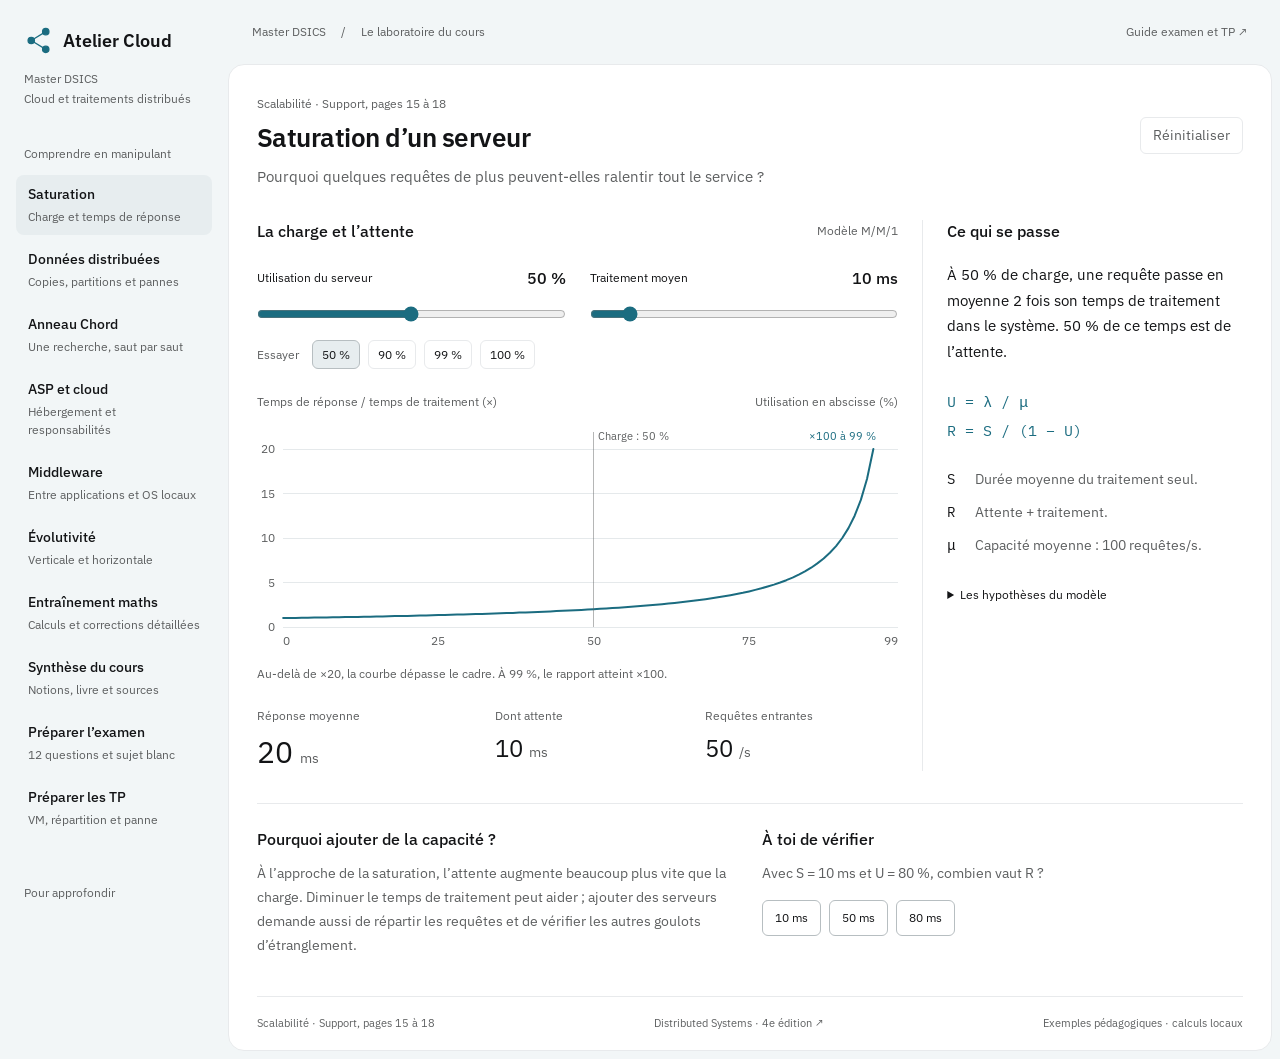
==== Cloud/Cours/Atelier/index.html @ 928d4c57 "Organise les cours et TP par matiere et ajoute le lanceur Cloud local" ====
<!doctype html>
<html lang="fr">
<head>
  <meta charset="utf-8"><meta name="viewport" content="width=device-width,initial-scale=1">
  <meta name="description" content="Comprendre le cours Cloud et systèmes distribués, réviser l’examen et préparer les TP : simulations, synthèse sourcée et exercices corrigés.">
  <title>Atelier Cloud · Master DSICS</title>
  <link rel="icon" href="data:image/svg+xml,%3Csvg xmlns='http://www.w3.org/2000/svg' viewBox='0 0 40 40'%3E%3Ccircle cx='10' cy='20' r='5' fill='%231b6c80'/%3E%3Ccircle cx='30' cy='9' r='5' fill='%231b6c80'/%3E%3Ccircle cx='30' cy='31' r='5' fill='%231b6c80'/%3E%3Cpath d='M14 18L26 11M14 22L26 29' stroke='%231b6c80' stroke-width='2'/%3E%3C/svg%3E">
  <link rel="preconnect" href="https://fonts.googleapis.com"><link rel="preconnect" href="https://fonts.gstatic.com" crossorigin>
  <link href="https://fonts.googleapis.com/css2?family=IBM+Plex+Sans:wght@400;500;600&family=IBM+Plex+Mono:wght@400;500&display=swap" rel="stylesheet">
  <link rel="stylesheet" href="style.css"><script src="model.js" defer></script><script src="charts.js" defer></script><script src="revision-data.js" defer></script><script src="app.js" defer></script><script src="revision.js" defer></script>
</head>
<body>
  <a class="skip" href="#main">Aller au contenu</a>
  <aside class="sidebar" aria-label="Navigation du cours">
    <a class="brand" href="#saturation"><svg viewBox="0 0 36 36" aria-hidden="true"><path d="M9 18L27 7M9 18L27 29"/><circle cx="9" cy="18" r="4"/><circle cx="27" cy="7" r="4"/><circle cx="27" cy="29" r="4"/></svg><span>Atelier Cloud</span></a>
    <p class="scope">Master DSICS<br>Cloud et traitements distribués</p>
    <p class="nav-label">Comprendre en manipulant</p>
    <nav id="desktop-nav">
      <a href="#saturation" data-route="saturation"><span>Saturation</span><small>Charge et temps de réponse</small></a>
      <a href="#donnees" data-route="donnees"><span>Données distribuées</span><small>Copies, partitions et pannes</small></a>
      <a href="#chord" data-route="chord"><span>Anneau Chord</span><small>Une recherche, saut par saut</small></a>
      <a href="#cloud" data-route="cloud"><span>ASP et cloud</span><small>Hébergement et responsabilités</small></a>
      <a href="#middleware" data-route="middleware"><span>Middleware</span><small>Entre applications et OS locaux</small></a>
      <a href="#evolutivite" data-route="evolutivite"><span>Évolutivité</span><small>Verticale et horizontale</small></a>
      <a href="#maths" data-route="maths"><span>Entraînement maths</span><small>Calculs et corrections détaillées</small></a>
      <a href="#synthese" data-route="synthese"><span>Synthèse du cours</span><small>Notions, livre et sources</small></a>
      <a href="#examens" data-route="examens"><span>Préparer l’examen</span><small>12 questions et sujet blanc</small></a>
      <a href="#tp" data-route="tp"><span>Préparer les TP</span><small>VM, répartition et panne</small></a>
    </nav>
    <div class="sidebar-bottom"><p class="nav-label">Pour approfondir</p><a href="guide-revision.pdf" target="_blank" rel="noopener">Guide examen et TP ↗</a><a href="fiche-01.pdf" target="_blank" rel="noopener">Lire la fiche illustrée ↗</a><a href="https://www.distributed-systems.net/index.php/books/ds4/" target="_blank" rel="noopener">Le livre de référence ↗</a><p>O. Grunder · Cours 01<br>van Steen &amp; Tanenbaum · 4e éd.</p></div>
  </aside>
  <header class="topbar"><div class="mobile-brand">Atelier Cloud</div><span class="desktop-context">Master DSICS <span class="sep">/</span> Le laboratoire du cours</span><a href="guide-revision.pdf" target="_blank" rel="noopener">Guide examen et TP ↗</a></header>
  <div class="mobile-navigation"><label for="lesson">Explorer une notion</label><select id="lesson"><option value="saturation">Saturation</option><option value="donnees">Données distribuées</option><option value="chord">Anneau Chord</option><option value="cloud">ASP et cloud</option><option value="middleware">Middleware</option><option value="evolutivite">Évolutivité</option><option value="maths">Entraînement maths</option><option value="synthese">Synthèse du cours</option><option value="examens">Préparer l’examen</option><option value="tp">Préparer les TP</option></select></div>
  <main id="main" class="sheet" tabindex="-1">
    <div class="page-heading"><div><p id="page-source" class="source-ref"></p><h1 id="page-title"></h1><p id="page-intro" class="intro"></p></div><button id="reset" class="button secondary">Réinitialiser</button></div>

    <section id="saturation" class="view" aria-labelledby="page-title">
      <div class="experiment-grid">
        <div class="experiment">
          <div class="section-heading"><h2>La charge et l’attente</h2><span class="subtle">Modèle M/M/1</span></div>
          <div class="controls"><label class="range-field" for="utilisation">Utilisation du serveur <output id="utilisation-value">50 %</output><input type="range" id="utilisation" min="0" max="100" value="50"></label><label class="range-field" for="service">Traitement moyen <output id="service-value">10 ms</output><input type="range" id="service" min="5" max="50" value="10" step="5"></label></div>
          <div class="presets" aria-label="Scénarios de charge"><span>Essayer</span><button data-charge="50">50 %</button><button data-charge="90">90 %</button><button data-charge="99">99 %</button><button data-charge="100">100 %</button></div>
          <div class="chart-heading"><span>Temps de réponse / temps de traitement (×)</span><span>Utilisation en abscisse (%)</span></div>
          <div id="queue-chart" class="chart" aria-label="Courbe du temps de réponse selon l’utilisation"></div>
          <p class="chart-note">Au-delà de ×20, la courbe dépasse le cadre. À 99 %, le rapport atteint ×100.</p>
          <div class="metrics" aria-live="polite"><div><span>Réponse moyenne</span><strong id="response">20 <small>ms</small></strong></div><div><span>Dont attente</span><strong id="wait">10 <small>ms</small></strong></div><div><span>Requêtes entrantes</span><strong id="arrival">50 <small>/s</small></strong></div></div>
        </div>
        <aside class="explanation"><h2>Ce qui se passe</h2><p id="queue-explanation" class="finding" aria-live="polite"></p><div class="equation">U = λ / μ<br>R = S / (1 − U)</div><dl><div><dt>S</dt><dd>Durée moyenne du traitement seul.</dd></div><div><dt>R</dt><dd>Attente + traitement.</dd></div><div><dt>μ</dt><dd>Capacité moyenne : <span id="capacity">100</span> requêtes/s.</dd></div></dl><details><summary>Les hypothèses du modèle</summary><p>Un seul serveur, arrivées de Poisson, durées de service exponentielles, file illimitée. Les formules stationnaires exigent λ &lt; μ. Ce calcul théorique ne mesure pas un serveur réel.</p></details></aside>
      </div>
      <div class="lesson-bottom"><section><h2>Pourquoi ajouter de la capacité ?</h2><p>À l’approche de la saturation, l’attente augmente beaucoup plus vite que la charge. Diminuer le temps de traitement peut aider ; ajouter des serveurs demande aussi de répartir les requêtes et de vérifier les autres goulots d’étranglement.</p></section><section class="quiz" data-quiz="queue"><h2>À toi de vérifier</h2><p>Avec S = 10 ms et U = 80 %, combien vaut R ?</p><div class="answers"><button data-answer="false">10 ms</button><button data-answer="true">50 ms</button><button data-answer="false">80 ms</button></div><p class="feedback" aria-live="polite"></p></section></div>
    </section>

    <section id="donnees" class="view" hidden aria-labelledby="page-title">
      <div class="experiment-grid"><div class="experiment"><div class="section-heading"><h2>Les mêmes données, deux stratégies</h2></div><div class="segmented" aria-label="Organisation des données"><button data-mode="replication" aria-pressed="true">Réplication</button><button data-mode="partition" aria-pressed="false">Partitionnement</button></div><div id="data-flow" class="data-flow" aria-live="polite"></div><div class="data-actions"><button id="fail-a" class="button">Arrêter le nœud A</button><button id="write-data" class="button primary">Modifier le document B</button><button id="sync-data" class="button">Propager la mise à jour</button></div><div class="reading"><span>Lecture d’un document</span><div class="answers" id="read-buttons"><button data-read="B">Lire B</button><button data-read="E">Lire E</button></div><p id="read-result" aria-live="polite">Choisis un document pour voir quel nœud peut le servir.</p></div></div><aside class="explanation"><h2>Ce qui se passe</h2><p id="data-explanation" class="finding" aria-live="polite"></p><p><b>Réplication :</b> plusieurs copies des mêmes données.</p><p><b>Partitionnement :</b> des sous-ensembles différents sur plusieurs nœuds.</p><p class="subtle">Exemple simplifié : réplication asynchrone, un nœud d’écriture, une seule copie secondaire. La propagation est déclenchée à la main pour rendre le décalage visible.</p></aside></div>
      <div class="lesson-bottom"><section><h2>La disponibilité a un coût</h2><p>Les copies permettent de lire ailleurs après une panne, mais elles peuvent être anciennes. Le partitionnement répartit le volume ; sans copie supplémentaire, la panne d’une partition rend ses données indisponibles.</p></section><section class="quiz" data-quiz="data"><h2>À toi de vérifier</h2><p>Deux nœuds contiennent chacun l’intégralité d’une base. C’est…</p><div class="answers"><button data-answer="true">Une réplication</button><button data-answer="false">Un partitionnement</button></div><p class="feedback" aria-live="polite"></p></section></div>
    </section>

    <section id="chord" class="view" hidden aria-labelledby="page-title">
      <div class="experiment-grid"><div class="experiment"><div class="section-heading"><h2>Trouver le responsable d’une clé</h2><span class="subtle">Identifiants sur 5 bits</span></div><div class="chord-controls"><label for="start-node">Départ<select id="start-node"></select></label><label for="key">Clé recherchée<input id="key" type="number" min="0" max="31" value="3"></label><button id="next-hop" class="button primary">Saut suivant →</button></div><p id="key-error" class="error" role="alert" hidden>Entre une clé entière de 0 à 31.</p><svg id="chord-graph" role="img" aria-label="Anneau Chord et chemin de recherche"></svg><ol id="hop-path" class="hop-path" aria-label="Chemin parcouru"></ol><p id="hop-result" class="finding" aria-live="polite"></p></div><aside class="explanation"><h2>La règle du successeur</h2><p>La clé appartient au <b>premier nœud rencontré dans le sens horaire</b> dont l’identifiant atteint ou dépasse la clé. Après 31, on revient à 0.</p><p id="chord-owner" class="equation"></p><p>Les raccourcis de Chord évitent de visiter tous les voisins. On avance sans dépasser la cible ; le dernier saut rejoint son responsable.</p><details><summary>Les raccourcis du nœud courant</summary><p id="fingers"></p></details><p class="subtle">L’exemple du cours comporte 9 nœuds actifs et 32 positions possibles. L’anneau représente des liens logiques, pas un câblage physique.</p></aside></div>
      <div class="lesson-bottom"><section><h2>Rejouer l’exemple du cours</h2><p>Départ 9, clé 3 : le chemin est 9 → 28 → 1 → 4. Le nœud 4 est responsable de la clé 3. Essaie ensuite la clé 30 : son responsable est le nœud 1.</p></section><section class="quiz" data-quiz="chord"><h2>À toi de vérifier</h2><p>Dans cet anneau, qui est responsable de la clé 12 ?</p><div class="answers"><button data-answer="false">11</button><button data-answer="true">14</button><button data-answer="false">12</button></div><p class="feedback" aria-live="polite"></p></section></div>
    </section>

    <section id="cloud" class="view" hidden aria-labelledby="page-title">
      <div class="experiment-grid"><div class="experiment"><div class="section-heading"><h2>Louer une application à un ASP</h2></div><div class="segmented" aria-label="Accès à l’application ASP"><button data-client="web" aria-pressed="true">Navigateur web</button><button data-client="native" aria-pressed="false">Client natif</button></div><div id="asp-diagram" class="asp-diagram"></div><p id="asp-description" class="finding" aria-live="polite"></p><div class="section-heading stack-title"><h2>Qui gère chaque couche ?</h2><label class="offer-label" for="offer">Offre<select id="offer"><option value="local">Sur site</option><option value="iaas">IaaS</option><option value="paas">PaaS</option><option value="saas" selected>SaaS</option></select></label></div><div class="legend"><span><i class="owned"></i>Ton organisation</span><span><i class="provided"></i>Le fournisseur</span></div><div id="cloud-stack" class="cloud-stack"></div><p id="offer-description" class="subtle" aria-live="polite"></p></div><aside class="explanation"><h2>Ce qu’il faut distinguer</h2><p><b>ASP</b> signifie <i>Application Service Provider</i> : un prestataire héberge une application et en loue l’usage à ses clients.</p><p><b>SaaS</b> désigne un modèle de fourniture d’un logiciel comme service. Les ASP historiques en sont des précurseurs ; les deux termes ne décrivent pas exactement la même chose.</p><p>Le fournisseur prend en charge une partie de l’exploitation, tandis que le client dépend de l’accès réseau et des conditions d’hébergement de ses données.</p><p class="subtle">La répartition des couches est une grille pédagogique. Les responsabilités précises dépendent du contrat ; le client garde notamment la gestion de ses accès et de ses données.</p></aside></div>
      <div class="lesson-bottom"><section><h2>Le dilemme des ASP historiques</h2><p>Le navigateur évitait d’installer un logiciel métier sur chaque poste, mais les interfaces web étaient limitées. Le client natif offrait plus de confort, au prix d’installations et de mises à jour locales.</p></section><section class="quiz" data-quiz="cloud"><h2>À toi de vérifier</h2><p>Avec une offre SaaS, que loues-tu principalement ?</p><div class="answers"><button data-answer="false">Une machine virtuelle</button><button data-answer="true">Une application prête à utiliser</button></div><p class="feedback" aria-live="polite"></p></section></div>
    </section>
    <section id="middleware" class="view" hidden aria-labelledby="page-title">
      <div class="section-heading"><h2>Une couche commune, des instances locales</h2><a href="middleware.svg" target="_blank" rel="noopener">Ouvrir le schéma en grand ↗</a></div>
      <figure class="middleware-figure"><div class="middleware-scroll" role="region" aria-label="Schéma des couches, défilable horizontalement sur petit écran" tabindex="0"><img src="middleware.svg" width="1400" height="970" alt="Trois machines : sur chacune, une application utilise une instance de middleware, qui utilise l’OS local et le matériel. Les instances coopèrent logiquement ; les échanges réels passent par les OS et le réseau."></div><figcaption>Les flèches bleues en pointillés représentent une coopération logique. Le réseau physique est représenté en bas. Sur petit écran, fais défiler le schéma ou ouvre-le en grand.</figcaption></figure>
      <div class="lesson-bottom"><section><h2>Lire le schéma</h2><p>L’application appelle une fonction du middleware. Celui-ci prépare par exemple un message, trouve le service distant et utilise les sockets de l’OS local. Le réseau transporte le message ; l’instance distante le traite et transmet la demande au service concerné. La réponse parcourt le chemin inverse.</p><p>Le middleware peut fournir RPC, messagerie, nommage ou authentification. Les fonctionnalités exactes dépendent du produit. Le schéma montre la voie d’un échange distribué : une application peut aussi utiliser directement d’autres services de son OS.</p></section><section class="quiz" data-quiz="middleware"><h2>À toi de vérifier</h2><p>Le middleware remplace-t-il le système d’exploitation de chaque machine ?</p><div class="answers"><button data-answer="false">Oui, c’est un OS unique</button><button data-answer="true">Non, il utilise les OS locaux</button></div><p class="feedback" aria-live="polite"></p><p>Dans le cours, l’expression « OS des systèmes distribués » est une analogie : le middleware fournit des abstractions communes et cache certains détails de distribution. Chaque machine conserve son propre OS.</p></section></div>
    </section>
    <section id="evolutivite" class="view" hidden aria-labelledby="page-title">
      <div class="scale-controls"><label class="range-field" for="scale-load">Demandes entrantes λ <output id="scale-load-value">80 req/s</output><input id="scale-load" type="range" min="0" max="600" step="10" value="80"></label><p>Référence : une machine traite en moyenne <b>μ = 100 req/s</b>, soit S = 10 ms.</p></div>
      <div class="scale-grid">
        <section class="scale-panel"><h2>Verticale</h2><p>Une machine plus puissante <span class="subtle">· scale up</span></p><label class="scale-select" for="vertical-factor">Capacité multipliée par<select id="vertical-factor"><option value="1">1 · référence</option><option value="2" selected>2</option><option value="4">4</option></select></label><div id="vertical-diagram" class="scale-diagram" aria-label="Une machine dont la capacité augmente"></div><dl class="scale-results" id="vertical-results" aria-live="polite"></dl><p>On ajoute ou remplace des ressources sur une machine : CPU, mémoire ou stockage. La limite reste la capacité de cette machine ; elle demeure un point de panne.</p></section>
        <section class="scale-panel"><h2>Horizontale</h2><p>Plusieurs machines <span class="subtle">· scale out</span></p><label class="range-field scale-select" for="horizontal-nodes">Nombre de machines n <output id="horizontal-nodes-value">2</output><input id="horizontal-nodes" type="range" min="1" max="8" value="2"></label><div id="horizontal-diagram" class="scale-diagram" aria-label="Répartiteur et machines en parallèle"></div><dl class="scale-results" id="horizontal-results" aria-live="polite"></dl><p>On ajoute des machines et on répartit le travail. Il faut gérer l’équilibrage, les données et la coordination. La tolérance aux pannes exige aussi des mécanismes adaptés.</p></section>
      </div>
      <p id="scale-comparison" class="finding scale-comparison" aria-live="polite"></p>
      <details class="scale-assumptions"><summary>Lire les hypothèses avant de comparer</summary><p>Modèle d’entraînement idéal : la capacité verticale est supposée proportionnelle au facteur choisi. En horizontal, les arrivées sont réparties uniformément et indépendamment dans n files M/M/1 séparées ; chaque machine conserve sa capacité μ. On néglige les coûts du répartiteur, du réseau et de la coordination. Ce n’est pas une file unique M/M/n. En pratique, doubler les ressources ne garantit pas de doubler les performances.</p><p>Verticale : U = λ/(kμ), R = 1/(kμ − λ). Horizontale : λ par nœud = λ/n, U par nœud = λ/(nμ), R = 1/(μ − λ/n). Ici ces R sont en secondes ; l’affichage les convertit en millisecondes. Chaque formule exige un régime stable.</p></details>
      <div class="lesson-bottom"><section><h2>Un vocabulaire à ne pas mélanger</h2><p>La <b>mise à l’échelle verticale</b> augmente les ressources d’une machine. La <b>distribution verticale</b> évoquée page 34 du support répartit les couches d’une application entre plusieurs machines : c’est une autre notion.</p><p>Rappel : le cours distingue aussi l’évolutivité en taille, géographique et administrative. Verticale et horizontale sont des stratégies de mise à l’échelle, pas ces trois dimensions.</p></section><section class="quiz" data-quiz="scale"><h2>À toi de vérifier</h2><p>Passer d’un serveur de 16 Go de RAM à un serveur de 64 Go, c’est…</p><div class="answers"><button data-answer="true">Une évolution verticale</button><button data-answer="false">Une évolution horizontale</button></div><p class="feedback" aria-live="polite"></p></section></div>
    </section>
    <section id="maths" class="view" hidden aria-labelledby="page-title">
      <div class="math-intro"><p>Exercices d’entraînement proposés à partir des notions du support. Ils ne constituent pas une liste de questions annoncées pour l’examen.</p><label for="math-exercise">Choisir un calcul<select id="math-exercise"></select></label></div>
      <div class="experiment-grid"><section class="experiment"><div class="section-heading"><h2 id="math-title"></h2><span id="math-reference" class="subtle"></span></div><p id="math-question" class="math-question"></p><p id="math-givens" class="equation"></p><form id="math-form" class="math-form"><label for="math-answer">Ta réponse <span id="math-unit" class="subtle"></span><input id="math-answer" type="text" inputmode="decimal" autocomplete="off" aria-describedby="math-feedback"></label><button class="button primary" type="submit">Vérifier</button><button class="button" id="math-reveal" type="button">Voir la correction</button></form><p id="math-feedback" class="feedback" aria-live="polite"></p><div id="math-solution" class="math-solution" hidden></div></section><aside class="explanation"><h2>Une méthode pour l’examen</h2><ol class="math-method"><li>Écris ce qui est donné et ce qui est demandé.</li><li>Vérifie le modèle et ses hypothèses.</li><li>Convertis les unités avant le calcul.</li><li>Remplace les symboles par leurs valeurs.</li><li>Donne le résultat avec son unité et vérifie son ordre de grandeur.</li></ol><details open><summary>Les notations</summary><p>λ : arrivées par seconde.<br>μ : capacité de service par seconde.<br>S : traitement moyen.<br>R : réponse, attente comprise.<br>U : utilisation, entre 0 et 1 en régime stable.<br>L : nombre moyen de requêtes dans le système, noté N dans le support.<br>n : nombre de machines.</p></details><p class="subtle">Pour une file M/M/1 stable : λ &lt; μ. Pour une loi de Little : moyennes stables, même périmètre et unités compatibles.</p></aside></div>
      <details class="formula-sheet"><summary>Afficher le mémo des formules</summary><div class="formula-grid"><p><b>File M/M/1 stable</b><br>μ = 1/S<br>U = λ/μ<br>R = 1/(μ − λ) = S/(1 − U)<br>L = U/(1 − U)<br>p₀ = 1 − U</p><p><b>Loi de Little</b><br>L = λR<br><br><b>Dimensionnement idéal</b><br>n ≥ λ/(U_max × μ)<br>Arrondir au supérieur, n ≥ 1</p><p><b>Recherche aléatoire</b><br>E[K] ≈ N/r<br><br><b>Capteurs</b><br>τ = T_actif / (T_actif + T_sommeil)</p></div></details>
    </section>
    <section id="synthese" class="view" hidden aria-labelledby="page-title"></section>
    <section id="examens" class="view" hidden aria-labelledby="page-title"></section>
    <section id="tp" class="view" hidden aria-labelledby="page-title"></section>
    <footer><span id="footer-source"></span><a href="https://www.distributed-systems.net/index.php/books/ds4/" target="_blank" rel="noopener">Distributed Systems · 4e édition ↗</a><span>Exemples pédagogiques · calculs locaux</span></footer>
    <noscript><p>Active JavaScript pour manipuler les simulations. La fiche PDF reste disponible depuis le lien en haut de page.</p></noscript>
  </main>
</body>
</html>
---- Cloud/Cours/Atelier/style.css ----
:root{--ground:#f2f6f7;--surface:#fff;--raised:#f4f6f8;--active:#e7edef;--border:#e8eaec;--rule:#f0f1f2;--control:#b7bec1;--text:#131416;--ink:#131416;--muted:#5d5f60;--accent:#1b6c80;--positive:#1e7b4f;--negative:#b1242a;--chart-1:#1b6c80;--chart-2:#2f70bb;--chart-muted:#c4cdd0;--grid:#e5e9eb;--axis-ink:#5d5f60;--gap:24px;--radius:8px;font-family:'IBM Plex Sans',sans-serif;color:var(--text);font-size:14px;line-height:1.5;font-synthesis:none}
*{box-sizing:border-box}body{margin:0;background:var(--ground)}button,input,select{font:inherit}a{color:inherit;text-decoration:none}button,a,input,select,summary{-webkit-tap-highlight-color:transparent}a:hover{text-decoration:underline}button{cursor:pointer}button:disabled{cursor:default;color:var(--muted);background:var(--raised);border-color:var(--border)}button:focus-visible,a:focus-visible,input:focus-visible,select:focus-visible,summary:focus-visible{outline:2px solid var(--accent);outline-offset:4px}h1,h2,p{margin:0}h1{font-size:26px;font-weight:600;line-height:1.25;letter-spacing:-.02em}h2{font-size:16px;font-weight:500;line-height:1.4}p+p{margin-top:14px}b,strong{font-weight:600}[hidden]{display:none!important}.subtle,.source-ref,.scope{color:var(--muted)}.subtle{font-size:12px}.source-ref{font-size:12px;margin-bottom:8px}.intro{color:var(--muted);font-size:15px;margin-top:12px;max-width:760px}.skip{position:absolute;left:20px;top:-100px;background:var(--surface);padding:10px;z-index:5}.skip:focus{top:10px}
/* Desktop arithmetic: 228px sidebar + 8px sheet inset + remaining fluid sheet.
   Inside: (100% - 48px horizontal padding) = (2fr + 1fr) + one 24px gap. */
.sidebar{width:228px;position:fixed;inset:0 auto 0 0;padding:26px 16px 20px;display:flex;flex-direction:column}.brand{display:flex;align-items:center;gap:10px;font-size:18px;font-weight:600;padding:0 8px}.brand svg{width:29px;height:29px;fill:var(--accent);stroke:var(--accent);stroke-width:1.5}.scope{font-size:12px;padding:14px 8px 0;line-height:1.65}.nav-label{font-size:12px;color:var(--muted);padding:0 8px;margin:36px 0 12px}.sidebar nav{display:grid;gap:5px}.sidebar nav a{padding:11px 12px;border-radius:8px;display:block}.sidebar nav a[aria-current=page]{background:var(--active)}.sidebar nav a span{display:block;font-weight:500}.sidebar nav small{display:block;font-size:12px;color:var(--muted);margin-top:3px}.sidebar-bottom{margin-top:auto;padding:24px 8px 0}.sidebar-bottom .nav-label{padding:0;margin:0 0 12px}.sidebar-bottom>a{display:block;font-size:12px;margin-top:10px}.sidebar-bottom>p:last-child{margin-top:24px;font-size:12px;color:var(--muted);line-height:1.7}.topbar{height:64px;margin-left:228px;padding:0 32px 0 24px;display:flex;align-items:center;justify-content:space-between;color:var(--muted);font-size:12px}.sep{padding:0 12px}.mobile-brand,.mobile-navigation{display:none}.sheet{margin:0 8px 8px 228px;background:var(--surface);border:1px solid var(--border);border-radius:16px;min-height:calc(100vh - 72px);padding:30px 28px 0}.page-heading{display:flex;justify-content:space-between;align-items:flex-start;gap:24px;margin-bottom:32px}.page-heading .button{flex:none;margin-top:22px}.button,.answers button,.presets button{min-height:36px;padding:7px 12px;border:1px solid var(--control);border-radius:6px;background:var(--surface);color:var(--text);white-space:normal}.button:hover:not(:disabled),.answers button:hover,.presets button:hover{border-color:var(--text)}.button.primary{background:var(--text);border-color:var(--text);color:var(--surface)}.button.primary:disabled{background:var(--raised);border-color:var(--border);color:var(--muted)}.button.secondary{color:var(--muted);border-color:var(--border)}.experiment-grid{display:grid;grid-template-columns:minmax(0,2fr) minmax(260px,1fr);gap:var(--gap)}.experiment{min-width:0}.section-heading{display:flex;align-items:center;justify-content:space-between;gap:16px;margin-bottom:24px}.explanation{border-left:1px solid var(--border);padding-left:24px}.explanation h2{margin-bottom:20px}.explanation p{line-height:1.7}.finding{font-size:15px;line-height:1.65}.equation{font-family:'IBM Plex Mono',monospace;font-size:15px;line-height:1.9;margin:24px 0;color:var(--accent)}.explanation dl{margin:0 0 24px}.explanation dl>div{display:grid;grid-template-columns:28px 1fr;margin:12px 0}.explanation dd{margin:0;color:var(--muted)}.explanation dt{font-family:'IBM Plex Mono',monospace}details{font-size:12px;color:var(--muted);margin-top:24px}summary{cursor:pointer;color:var(--text);padding:6px 0}details p{margin-top:8px!important}.controls{display:grid;grid-template-columns:1fr 1fr;gap:24px}.range-field{display:grid;grid-template-columns:1fr auto;gap:12px;font-size:12px;align-items:center}.range-field output{font-size:16px;font-weight:500;font-variant-numeric:tabular-nums}.range-field input{grid-column:1/-1;width:100%;accent-color:var(--accent);margin:0;min-height:24px}.presets{display:flex;align-items:center;gap:8px;margin:14px 0 24px;flex-wrap:wrap}.presets>span{font-size:12px;color:var(--muted);margin-right:5px}.presets button{min-height:29px;padding:3px 9px;font-size:12px;border-color:var(--border)}.presets button[aria-pressed=true]{background:var(--active);border-color:var(--control)}.chart-heading{font-size:12px;color:var(--muted);display:flex;flex-wrap:wrap;gap:6px;justify-content:space-between;margin-bottom:12px}.chart{min-height:230px}.chart-note{font-size:12px;color:var(--muted);margin-top:12px}.metrics{display:grid;grid-template-columns:1.15fr 1fr 1fr;margin-top:24px;gap:16px}.metrics>div>span{display:block;font-size:12px;color:var(--muted);margin-bottom:8px}.metrics strong{display:block;font-size:24px;font-weight:400;font-variant-numeric:tabular-nums;line-height:1.25}.metrics>div:first-child strong{font-size:30px}.metrics small{font-size:14px;color:var(--muted);font-weight:400}.lesson-bottom{display:grid;grid-template-columns:1fr 1fr;gap:var(--gap);border-top:1px solid var(--border);margin-top:32px;padding-top:24px}.lesson-bottom h2{margin-bottom:12px}.lesson-bottom p{color:var(--muted);line-height:1.7}.answers{display:flex;gap:8px;flex-wrap:wrap;margin-top:14px}.answers button{font-size:12px}.answers button[aria-pressed=true]{background:var(--active)}.feedback{min-height:20px;margin-top:12px!important;font-size:12px}.feedback.correct{color:var(--positive)}.feedback.wrong{color:var(--negative)}footer{display:flex;align-items:center;flex-wrap:wrap;justify-content:space-between;gap:12px;border-top:1px solid var(--border);padding:18px 0;margin-top:28px;font-size:11px;color:var(--muted)}
.segmented{display:inline-flex;border:1px solid var(--border);border-radius:6px;padding:3px;background:var(--raised);max-width:100%;margin-bottom:24px}.segmented button{border:0;border-radius:4px;color:var(--muted);background:none;min-height:32px;padding:6px 14px;line-height:1.4}.segmented button[aria-pressed=true]{background:var(--surface);color:var(--text)}.data-flow{display:grid;grid-template-columns:1fr 1fr;gap:24px;margin:0 0 24px}.node{border:1px solid var(--border);border-radius:8px;padding:18px;min-width:0}.node-head{display:flex;justify-content:space-between;align-items:center;margin-bottom:18px}.node-head strong{font-size:14px;font-weight:500}.node-head span{font-size:11px;color:var(--muted)}.documents{display:grid;grid-template-columns:repeat(3,minmax(0,1fr));gap:8px}.document{padding:10px 3px;text-align:center;background:var(--raised);border-radius:4px;font-family:'IBM Plex Mono',monospace;font-size:12px}.document.updated{background:#e5f1f4;color:var(--accent)}.node.down{background:var(--raised)}.node.down .document{text-decoration:line-through;color:var(--muted)}.node.down .node-head span{color:var(--negative)}.version{font-size:12px;color:var(--muted);margin-top:18px}.data-actions{display:flex;gap:8px;flex-wrap:wrap}.data-actions button{font-size:12px}.reading{margin-top:24px;padding-top:24px;border-top:1px solid var(--border)}.reading>span{font-weight:500}.reading p{margin-top:14px;color:var(--muted)}.chord-controls{display:flex;align-items:flex-end;gap:16px;flex-wrap:wrap}.chord-controls label,.offer-label{font-size:12px;color:var(--muted)}select,input[type=number]{display:block;border:1px solid var(--control);border-radius:6px;background:var(--surface);color:var(--text);height:36px;padding:6px 10px;margin-top:8px;max-width:100%}.chord-controls select{min-width:90px}.chord-controls input{width:100px}.chord-controls .button{margin-left:auto}.error{color:var(--negative);font-size:12px;margin-top:12px}#chord-graph{width:100%;display:block;height:330px;margin-top:12px}#chord-graph text{font-family:'IBM Plex Mono',monospace;font-size:12px;fill:var(--text)}#chord-graph .ring-label{font-family:'IBM Plex Sans',sans-serif;font-size:14px;fill:var(--muted)}.hop-path{display:flex;list-style:none;padding:0;flex-wrap:wrap;gap:8px;align-items:center;margin:0 0 16px}.hop-path li{font-family:'IBM Plex Mono',monospace;font-size:14px}.hop-path li+li:before{content:'→';color:var(--muted);padding-right:8px}.asp-diagram{display:grid;grid-template-columns:1fr 40px 1fr;align-items:center;margin-bottom:20px}.asp-box{padding:20px;border:1px solid var(--border);border-radius:8px}.asp-box p{color:var(--muted);font-size:12px;margin-top:8px}.asp-arrow{text-align:center;color:var(--accent);font-size:24px}.stack-title{margin-top:32px}.offer-label{display:flex;gap:10px;align-items:center}.offer-label select{margin:0}.legend{display:flex;gap:20px;flex-wrap:wrap;color:var(--muted);font-size:12px;margin-bottom:14px}.legend span{display:flex;gap:8px;align-items:center}.legend i{width:12px;height:12px;display:inline-block}.owned{background:var(--active)}.provided{background:var(--accent)}.cloud-stack{display:grid;gap:6px;margin-bottom:16px}.stack-row{display:flex;justify-content:space-between;align-items:center;padding:9px 14px;background:var(--raised);border-left:4px solid var(--control);font-size:13px}.stack-row.provider{border-left-color:var(--accent);background:#edf5f6}.stack-row span:last-child{color:var(--muted);font-size:12px}
@media(min-width:1600px){.sheet{padding-left:48px;padding-right:48px}.experiment-grid{grid-template-columns:minmax(0,2.2fr) minmax(300px,1fr)}}
@media(max-width:1100px){.sidebar{display:none}.topbar{margin-left:0;padding:0 24px}.desktop-context{display:none}.mobile-brand{display:block;font-size:18px;font-weight:600;color:var(--text)}.mobile-navigation{display:flex;align-items:center;justify-content:space-between;padding:0 24px 16px;gap:16px;color:var(--muted);font-size:12px}.mobile-navigation select{margin:0;min-width:180px}.sheet{margin-left:8px;padding:24px}.experiment-grid{grid-template-columns:minmax(0,1.8fr) minmax(230px,1fr)}.page-heading{margin-bottom:28px}.explanation{padding-left:20px}}
@media(max-width:700px){h1{font-size:24px}.topbar{height:56px;padding:0 18px}.topbar a{font-size:11px}.mobile-navigation{padding:0 18px 16px}.sheet{margin:0;border-radius:0;border-left:0;border-right:0;padding:24px 18px 0}.page-heading{display:block}.page-heading .button{margin-top:16px;min-height:40px}.intro{font-size:14px}.experiment-grid,.lesson-bottom{grid-template-columns:1fr}.explanation{border-left:0;border-top:1px solid var(--border);padding:24px 0 0}.explanation h2{margin-bottom:14px}.controls{gap:16px}.range-field{font-size:12px;gap:8px}.range-field output{font-size:14px}.range-field input{min-height:36px}.chart-heading span:last-child{display:none}.chart{min-height:200px}.metrics{gap:12px}.metrics strong{font-size:20px}.metrics>div:first-child strong{font-size:26px}.metrics>div>span{font-size:11px}.section-heading{margin-bottom:20px}.segmented{display:flex;width:100%}.segmented button{flex:1;min-height:44px;font-size:12px}.data-flow{gap:12px}.node{padding:12px}.documents{gap:5px}.document{font-size:11px;padding:8px 0}.node-head{align-items:flex-start;gap:4px;flex-direction:column}.button,.answers button{min-height:44px}.data-actions .button{flex:1 1 42%;font-size:12px}.chord-controls{gap:12px}.chord-controls .button{margin-left:0}.chord-controls input{width:90px}#chord-graph{height:310px}.asp-box{padding:12px}.asp-diagram{grid-template-columns:1fr 26px 1fr}.asp-box strong{font-size:13px}.stack-title{align-items:center}.offer-label{display:block}.offer-label select{margin-top:6px;min-width:90px}.stack-row{padding:10px;font-size:12px}.stack-row span:last-child{font-size:11px}footer{font-size:11px;line-height:1.65;display:grid}.lesson-bottom{margin-top:24px}.presets button{min-height:36px} .reading{padding-top:20px}}
.middleware-figure{margin:0}.middleware-scroll{overflow-x:auto;border:1px solid var(--border);border-radius:8px}.middleware-scroll img{display:block;width:100%;min-width:760px;height:auto}.middleware-figure figcaption{font-size:12px;color:var(--muted);line-height:1.6;margin-top:12px}
.sidebar{overflow-y:auto}.scale-controls{display:grid;grid-template-columns:minmax(220px,1fr) 1fr;gap:24px;align-items:center;margin-bottom:28px}.scale-controls>p{color:var(--muted);font-size:13px}.scale-grid{display:grid;grid-template-columns:1fr 1fr;gap:24px}.scale-panel{border-top:1px solid var(--border);padding-top:20px;min-width:0}.scale-panel>p{margin-top:10px;color:var(--muted)}.scale-select{display:block;min-height:80px;margin:20px 0;font-size:12px}.scale-select select{width:180px}.scale-select.range-field{display:grid}.scale-diagram{min-height:220px;display:flex;flex-direction:column;justify-content:center;gap:16px}.machine-drawing{background:var(--raised);border:1px solid var(--border);padding:12px;text-align:center;border-radius:6px;min-width:0}.machine-drawing span,.machine-drawing small{display:block;font-size:12px}.machine-drawing strong{font-size:24px;font-weight:500;color:var(--accent);display:block}.big-machine{width:70%;align-self:center;padding:24px}.cpu-units{display:flex;justify-content:center;gap:8px;margin-top:14px}.cpu-units i{width:20px;height:20px;background:var(--accent)}.load-balancer{text-align:center;border-bottom:1px solid var(--control);padding-bottom:12px;font-size:12px;color:var(--muted)}.machine-pool{display:grid;grid-template-columns:repeat(var(--machines,4),minmax(0,1fr));gap:8px}.machine-pool .machine-drawing{padding:8px 4px}.scale-results{margin:20px 0}.scale-results>div{display:flex;justify-content:space-between;gap:16px;padding:10px 0;border-bottom:1px solid var(--rule)}.scale-results dt{font-size:12px;color:var(--muted)}.scale-results dd{margin:0;font-size:14px;text-align:right;font-variant-numeric:tabular-nums}.scale-comparison{margin-top:28px!important;color:var(--accent)}.scale-assumptions{margin-top:16px}.math-intro{margin-bottom:28px}.math-intro p{color:var(--muted);max-width:780px}.math-intro label{display:block;margin-top:20px;font-size:12px}.math-intro select{min-width:280px}.math-question{font-size:16px;line-height:1.7}.math-form{display:flex;align-items:flex-end;gap:12px;flex-wrap:wrap;margin-top:24px}.math-form label{font-size:12px}.math-form input{display:block;width:180px;max-width:100%;height:40px;border:1px solid var(--control);border-radius:6px;margin-top:8px;padding:6px 10px}.math-form .button{min-height:40px}.math-form label>span{display:block}.math-solution{border-top:1px solid var(--border);margin-top:24px;padding-top:20px}.math-solution ol,.math-method{padding-left:20px;line-height:1.8;color:var(--muted)}.math-solution li,.math-method li{margin-bottom:12px}.formula-sheet{margin-top:28px}.formula-grid{display:grid;grid-template-columns:1fr 1fr 1fr;gap:24px;line-height:1.8}
@media(max-width:700px){.scale-controls,.scale-grid,.formula-grid{grid-template-columns:1fr}.scale-controls{gap:16px}.scale-select{min-height:70px}.scale-diagram{min-height:180px}.machine-pool{grid-template-columns:repeat(var(--machines,4),minmax(0,1fr))}.machine-drawing span,.machine-drawing small{font-size:11px}.math-intro select{width:100%;min-width:0}.math-form input{width:100%}.math-form label{flex:1 1 100%}.math-form .button{flex:1;min-height:44px}.scale-panel{padding-top:24px}.scale-results dt{max-width:60%}}
@media(prefers-reduced-motion:reduce){*{scroll-behavior:auto!important;transition:none!important}}

/* Révision : listes de lecture et parcours de TP, sans dépendance réseau. */
.sidebar nav a{padding-top:9px;padding-bottom:9px}.sidebar-bottom{position:static!important;margin-top:22px}.study-lead{border-left:3px solid var(--accent);padding:4px 0 4px 20px;margin-bottom:28px;max-width:950px}.study-lead .button,.study-lead .study-link{display:inline-block;margin-top:16px}.study-map{display:flex;gap:14px;align-items:center;flex-wrap:wrap;padding:24px 0;margin-bottom:12px;border-bottom:1px solid var(--border)}.study-map a{color:var(--accent);font-weight:500}.study-toolbar{display:flex;justify-content:space-between;align-items:center;gap:20px;margin:28px 0 18px}.study-toolbar label{font-size:12px;color:var(--muted)}.study-toolbar input{display:block;min-height:40px;width:330px;max-width:100%;padding:8px 12px;margin-top:8px;border:1px solid var(--control);border-radius:6px;background:var(--surface)}.study-toolbar select{margin-top:6px}.study-toolbar>span{color:var(--muted);font-size:12px}.study-item{border-top:1px solid var(--border);padding:16px 0}.study-item summary{font-size:15px;font-weight:500;cursor:pointer;line-height:1.5}.study-item>div{padding:18px 0 8px;max-width:980px}.study-item p,.lab-steps p,.mock-grid p{line-height:1.8}.study-item li{margin-bottom:8px}.study-tag{font-size:11px;color:var(--accent);display:block;margin-bottom:12px}.study-source{font-size:11px!important;color:var(--muted);margin:16px 0 10px!important;line-height:1.6!important}.study-trap{border-left:2px solid var(--control);padding-left:14px;color:var(--muted);margin-top:18px}.study-link{font-size:12px;color:var(--accent)}.study-reference{margin-bottom:22px}.study-reference a{display:inline-block;margin-top:8px;color:var(--accent);font-size:12px}.study-evidence{display:grid;grid-template-columns:1fr 1fr;gap:24px;padding-bottom:28px;border-bottom:1px solid var(--border)}.study-evidence h2{margin-bottom:10px}.study-evidence p{color:var(--muted);line-height:1.8;font-size:13px}.exam-question{padding:26px 0;border-bottom:1px solid var(--border)}.exam-question h2{max-width:850px}.exam-question .study-item{border:0;margin-top:8px;padding-bottom:0}.exam-question .study-item summary{color:var(--accent);font-size:12px}.exam-question .study-item>div{padding-top:12px}.mock-grid{display:grid;grid-template-columns:1fr 1fr;gap:28px;margin:24px 0}.mock-grid>article{border-top:1px solid var(--border);padding-top:20px}.mock-grid h2{margin-bottom:12px}.mock-grid .study-item{margin-top:16px}.study-formula{font-family:'IBM Plex Mono',monospace;font-size:12px;margin-top:12px}.study-plan{border-top:1px solid var(--border);margin-top:24px;padding-top:24px}.study-plan p{color:var(--muted);margin-top:12px;line-height:1.8}.lab-sim{background:var(--raised);padding:24px;border-radius:8px;margin-top:24px}.lab-sim>.range-field{max-width:550px}.lab-diagram{max-width:800px;margin:24px auto}.lab-client{text-align:center}.lab-balancer{text-align:center;line-height:2;color:var(--accent);border-bottom:1px solid var(--control);padding:6px 0 14px}.lab-backends{display:grid;grid-template-columns:1fr 1fr;gap:20px;margin-top:20px}.lab-backends>div{border:1px solid var(--control);background:var(--surface);padding:18px;min-width:0}.lab-backends strong,.lab-backends span{display:block}.lab-backends span{color:var(--muted);font-size:12px;margin-top:8px;line-height:1.8}.lab-backends .lab-down{border-color:var(--negative)}.lab-down strong{color:var(--negative)}.study-batch{font-family:'IBM Plex Mono',monospace;font-size:12px;line-height:1.9;margin:18px 0;overflow-wrap:anywhere}.lab-steps article{border-top:1px solid var(--border);padding:24px 0}.lab-step-heading{display:flex;justify-content:space-between;gap:20px;align-items:center;margin-bottom:16px}.lab-step-heading label{display:flex;align-items:center;gap:8px;font-size:12px;white-space:nowrap;min-height:40px}.lab-step-heading input{width:18px;height:18px;accent-color:var(--accent)}.study-resources{display:flex;flex-wrap:wrap;gap:24px;margin:20px 0;color:var(--accent);font-size:12px}
@media(max-width:700px){.study-evidence,.mock-grid{grid-template-columns:1fr}.study-toolbar{align-items:flex-start;flex-direction:column;gap:12px}.study-toolbar label,.study-toolbar input{width:100%}.study-map{gap:10px;font-size:12px}.study-lead{padding-left:14px}.lab-sim{padding:18px 14px}.lab-backends{gap:10px}.lab-backends>div{padding:12px 10px}.lab-step-heading{gap:12px;align-items:flex-start}.lab-step-heading h2{max-width:70%}.study-resources{display:grid;gap:16px}.study-item summary{font-size:14px}}
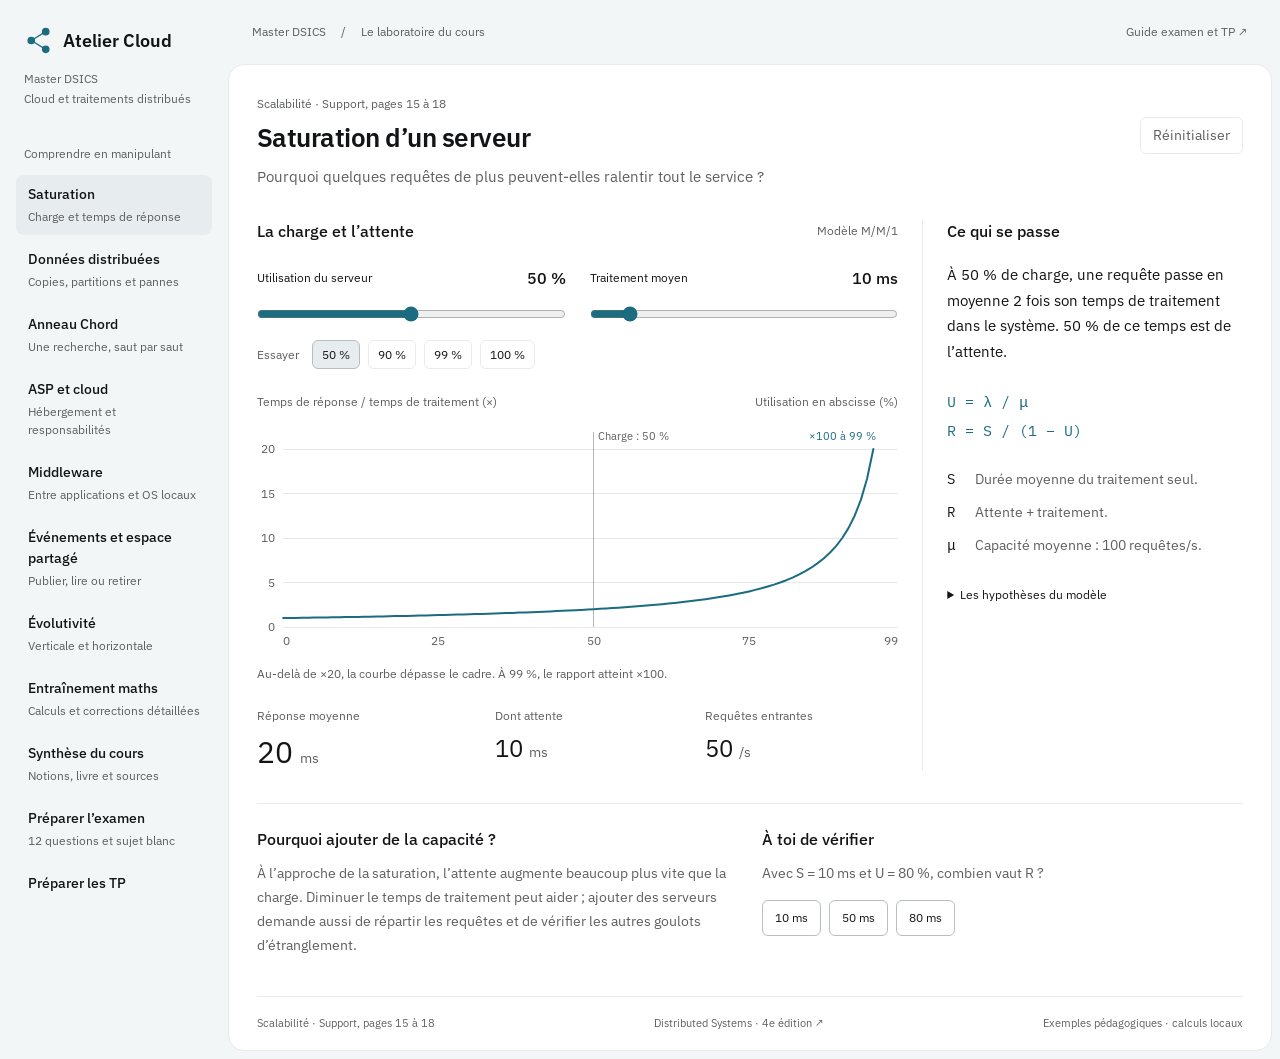
==== commit 304bf170: "Ajoute les schemas interactifs publish subscribe et espace de tuples" ====
--- a/Cloud/Cours/Atelier/index.html
+++ b/Cloud/Cours/Atelier/index.html
@@ -7,7 +7,7 @@
   <link rel="icon" href="data:image/svg+xml,%3Csvg xmlns='http://www.w3.org/2000/svg' viewBox='0 0 40 40'%3E%3Ccircle cx='10' cy='20' r='5' fill='%231b6c80'/%3E%3Ccircle cx='30' cy='9' r='5' fill='%231b6c80'/%3E%3Ccircle cx='30' cy='31' r='5' fill='%231b6c80'/%3E%3Cpath d='M14 18L26 11M14 22L26 29' stroke='%231b6c80' stroke-width='2'/%3E%3C/svg%3E">
   <link rel="preconnect" href="https://fonts.googleapis.com"><link rel="preconnect" href="https://fonts.gstatic.com" crossorigin>
   <link href="https://fonts.googleapis.com/css2?family=IBM+Plex+Sans:wght@400;500;600&family=IBM+Plex+Mono:wght@400;500&display=swap" rel="stylesheet">
-  <link rel="stylesheet" href="style.css"><script src="model.js" defer></script><script src="charts.js" defer></script><script src="revision-data.js" defer></script><script src="app.js" defer></script><script src="revision.js" defer></script>
+  <link rel="stylesheet" href="style.css"><link rel="stylesheet" href="coordination.css"><script src="model.js" defer></script><script src="charts.js" defer></script><script src="revision-data.js" defer></script><script src="coordination-model.js" defer></script><script src="app.js" defer></script><script src="revision.js" defer></script><script src="coordination.js" defer></script>
 </head>
 <body>
   <a class="skip" href="#main">Aller au contenu</a>
@@ -21,6 +21,7 @@
       <a href="#chord" data-route="chord"><span>Anneau Chord</span><small>Une recherche, saut par saut</small></a>
       <a href="#cloud" data-route="cloud"><span>ASP et cloud</span><small>Hébergement et responsabilités</small></a>
       <a href="#middleware" data-route="middleware"><span>Middleware</span><small>Entre applications et OS locaux</small></a>
+      <a href="#evenements" data-route="evenements"><span>Événements et espace partagé</span><small>Publier, lire ou retirer</small></a>
       <a href="#evolutivite" data-route="evolutivite"><span>Évolutivité</span><small>Verticale et horizontale</small></a>
       <a href="#maths" data-route="maths"><span>Entraînement maths</span><small>Calculs et corrections détaillées</small></a>
       <a href="#synthese" data-route="synthese"><span>Synthèse du cours</span><small>Notions, livre et sources</small></a>
@@ -30,7 +31,7 @@
     <div class="sidebar-bottom"><p class="nav-label">Pour approfondir</p><a href="guide-revision.pdf" target="_blank" rel="noopener">Guide examen et TP ↗</a><a href="fiche-01.pdf" target="_blank" rel="noopener">Lire la fiche illustrée ↗</a><a href="https://www.distributed-systems.net/index.php/books/ds4/" target="_blank" rel="noopener">Le livre de référence ↗</a><p>O. Grunder · Cours 01<br>van Steen &amp; Tanenbaum · 4e éd.</p></div>
   </aside>
   <header class="topbar"><div class="mobile-brand">Atelier Cloud</div><span class="desktop-context">Master DSICS <span class="sep">/</span> Le laboratoire du cours</span><a href="guide-revision.pdf" target="_blank" rel="noopener">Guide examen et TP ↗</a></header>
-  <div class="mobile-navigation"><label for="lesson">Explorer une notion</label><select id="lesson"><option value="saturation">Saturation</option><option value="donnees">Données distribuées</option><option value="chord">Anneau Chord</option><option value="cloud">ASP et cloud</option><option value="middleware">Middleware</option><option value="evolutivite">Évolutivité</option><option value="maths">Entraînement maths</option><option value="synthese">Synthèse du cours</option><option value="examens">Préparer l’examen</option><option value="tp">Préparer les TP</option></select></div>
+  <div class="mobile-navigation"><label for="lesson">Explorer une notion</label><select id="lesson"><option value="saturation">Saturation</option><option value="donnees">Données distribuées</option><option value="chord">Anneau Chord</option><option value="cloud">ASP et cloud</option><option value="middleware">Middleware</option><option value="evenements">Pub/sub et espace partagé</option><option value="evolutivite">Évolutivité</option><option value="maths">Entraînement maths</option><option value="synthese">Synthèse du cours</option><option value="examens">Préparer l’examen</option><option value="tp">Préparer les TP</option></select></div>
   <main id="main" class="sheet" tabindex="-1">
     <div class="page-heading"><div><p id="page-source" class="source-ref"></p><h1 id="page-title"></h1><p id="page-intro" class="intro"></p></div><button id="reset" class="button secondary">Réinitialiser</button></div>
 
@@ -84,6 +85,7 @@
       <div class="experiment-grid"><section class="experiment"><div class="section-heading"><h2 id="math-title"></h2><span id="math-reference" class="subtle"></span></div><p id="math-question" class="math-question"></p><p id="math-givens" class="equation"></p><form id="math-form" class="math-form"><label for="math-answer">Ta réponse <span id="math-unit" class="subtle"></span><input id="math-answer" type="text" inputmode="decimal" autocomplete="off" aria-describedby="math-feedback"></label><button class="button primary" type="submit">Vérifier</button><button class="button" id="math-reveal" type="button">Voir la correction</button></form><p id="math-feedback" class="feedback" aria-live="polite"></p><div id="math-solution" class="math-solution" hidden></div></section><aside class="explanation"><h2>Une méthode pour l’examen</h2><ol class="math-method"><li>Écris ce qui est donné et ce qui est demandé.</li><li>Vérifie le modèle et ses hypothèses.</li><li>Convertis les unités avant le calcul.</li><li>Remplace les symboles par leurs valeurs.</li><li>Donne le résultat avec son unité et vérifie son ordre de grandeur.</li></ol><details open><summary>Les notations</summary><p>λ : arrivées par seconde.<br>μ : capacité de service par seconde.<br>S : traitement moyen.<br>R : réponse, attente comprise.<br>U : utilisation, entre 0 et 1 en régime stable.<br>L : nombre moyen de requêtes dans le système, noté N dans le support.<br>n : nombre de machines.</p></details><p class="subtle">Pour une file M/M/1 stable : λ &lt; μ. Pour une loi de Little : moyennes stables, même périmètre et unités compatibles.</p></aside></div>
       <details class="formula-sheet"><summary>Afficher le mémo des formules</summary><div class="formula-grid"><p><b>File M/M/1 stable</b><br>μ = 1/S<br>U = λ/μ<br>R = 1/(μ − λ) = S/(1 − U)<br>L = U/(1 − U)<br>p₀ = 1 − U</p><p><b>Loi de Little</b><br>L = λR<br><br><b>Dimensionnement idéal</b><br>n ≥ λ/(U_max × μ)<br>Arrondir au supérieur, n ≥ 1</p><p><b>Recherche aléatoire</b><br>E[K] ≈ N/r<br><br><b>Capteurs</b><br>τ = T_actif / (T_actif + T_sommeil)</p></div></details>
     </section>
+    <section id="evenements" class="view" hidden aria-labelledby="page-title"></section>
     <section id="synthese" class="view" hidden aria-labelledby="page-title"></section>
     <section id="examens" class="view" hidden aria-labelledby="page-title"></section>
     <section id="tp" class="view" hidden aria-labelledby="page-title"></section>
--- a/Cloud/Cours/Atelier/coordination.css
+++ b/Cloud/Cours/Atelier/coordination.css
@@ -0,0 +1,3 @@
+.coord-lead{max-width:900px;line-height:1.8;color:var(--muted);margin-bottom:28px}.coord-grid{display:grid;grid-template-columns:1fr 1fr;gap:28px}.coord-panel{min-width:0;border-top:1px solid var(--border);padding-top:20px}.coord-panel>p:first-of-type{color:var(--muted);margin-top:8px}.coord-graph{margin:18px 0 12px}.coord-graph svg{display:block;width:100%;height:auto;overflow:visible}.coord-graph text{font-family:'IBM Plex Sans',sans-serif;fill:var(--text)}.coord-assumption{font-size:13px;line-height:1.7;color:var(--muted);min-height:44px}.coord-actions{min-height:64px;display:flex;gap:10px;flex-wrap:wrap;align-items:flex-end;margin-top:18px}.coord-actions label{font-size:12px;color:var(--muted)}.coord-actions select{min-width:65px;margin-top:6px}.coord-feedback{margin:20px 0!important;min-height:48px;line-height:1.7;color:var(--accent)}.coord-receipts{margin:0 0 18px}.coord-receipts>div{display:grid;grid-template-columns:140px minmax(0,1fr);gap:14px;padding:12px 0;border-top:1px solid var(--border)}.coord-receipts dt{font-size:13px;color:var(--muted)}.coord-receipts dd{margin:0;overflow-wrap:anywhere;line-height:1.7;font-size:13px}.coord-tuples{min-height:44px;display:flex;gap:8px;flex-wrap:wrap;margin:0 0 16px;color:var(--muted);font-size:12px}.coord-tuples>span{background:var(--raised);border:1px solid var(--border);padding:8px 10px;font-family:'IBM Plex Mono',monospace;font-size:13px;border-radius:4px}.coord-summary{margin-top:28px;border-top:1px solid var(--border);padding-top:24px;max-width:1000px}.coord-summary p{margin-top:14px;line-height:1.8;color:var(--muted)}.coord-summary a{color:var(--accent)}
+@media(min-width:701px) and (max-width:1250px){.coord-grid{grid-template-columns:1fr}.coord-graph{max-width:700px}}
+@media(max-width:700px){.coord-grid{grid-template-columns:1fr;gap:30px}.coord-graph{max-width:390px;margin:20px auto}.coord-actions .button{min-height:44px;flex:1 1 42%}.coord-actions label{flex:1 1 100%}.coord-assumption{min-height:0}.coord-receipts>div{grid-template-columns:120px minmax(0,1fr)}.coord-panel{padding-top:24px}.coord-tuples>span{font-size:13px}.coord-summary p{font-size:14px}}
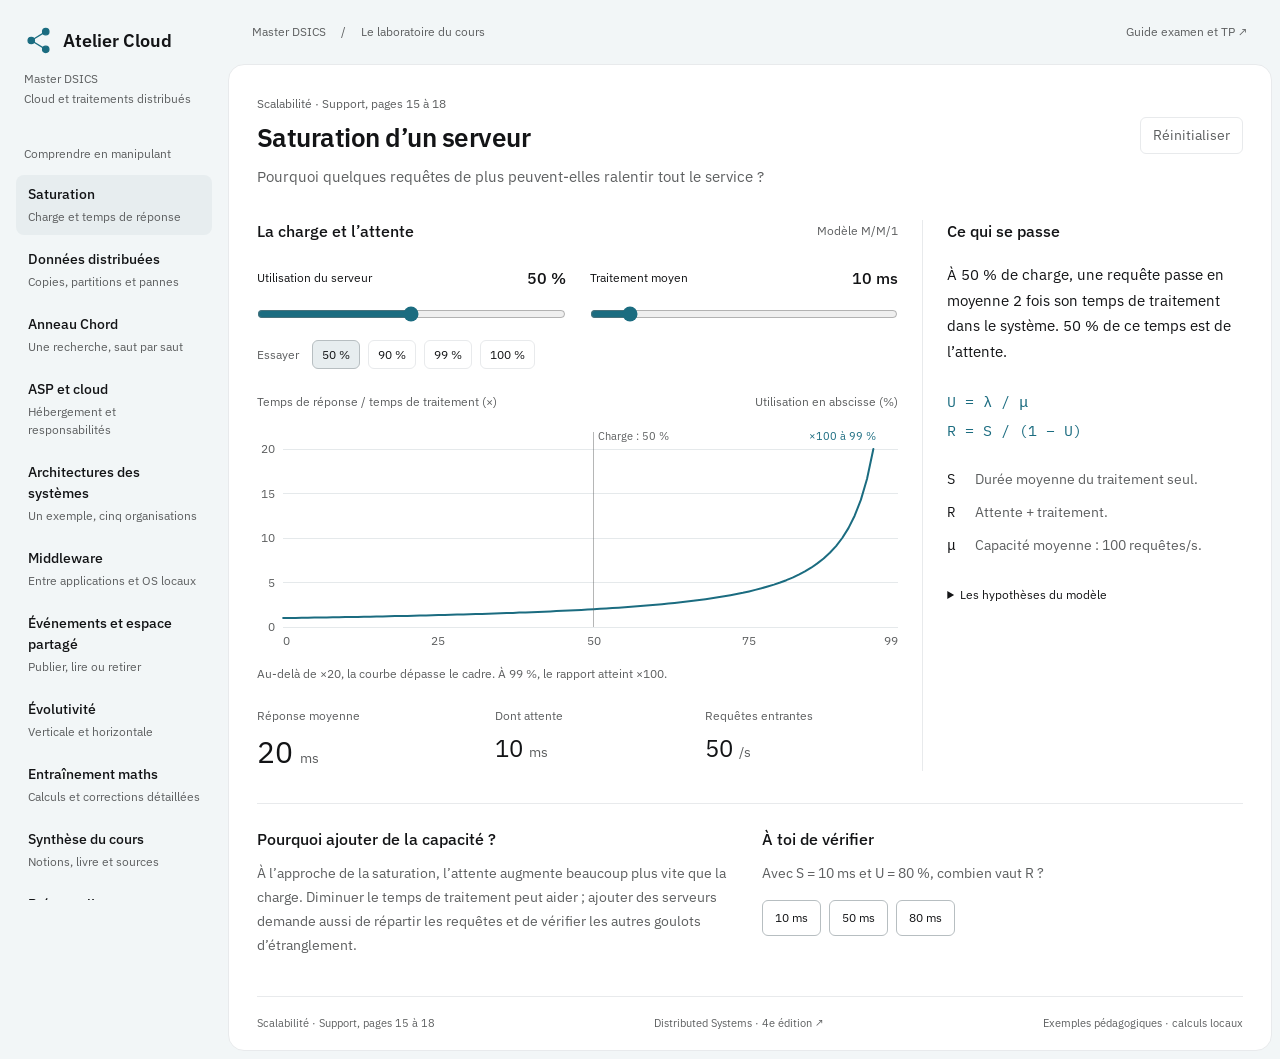
==== commit 1bb912c4: "Compare cinq architectures systemes sur un meme exemple avec schemas" ====
--- a/Cloud/Cours/Atelier/index.html
+++ b/Cloud/Cours/Atelier/index.html
@@ -7,7 +7,7 @@
   <link rel="icon" href="data:image/svg+xml,%3Csvg xmlns='http://www.w3.org/2000/svg' viewBox='0 0 40 40'%3E%3Ccircle cx='10' cy='20' r='5' fill='%231b6c80'/%3E%3Ccircle cx='30' cy='9' r='5' fill='%231b6c80'/%3E%3Ccircle cx='30' cy='31' r='5' fill='%231b6c80'/%3E%3Cpath d='M14 18L26 11M14 22L26 29' stroke='%231b6c80' stroke-width='2'/%3E%3C/svg%3E">
   <link rel="preconnect" href="https://fonts.googleapis.com"><link rel="preconnect" href="https://fonts.gstatic.com" crossorigin>
   <link href="https://fonts.googleapis.com/css2?family=IBM+Plex+Sans:wght@400;500;600&family=IBM+Plex+Mono:wght@400;500&display=swap" rel="stylesheet">
-  <link rel="stylesheet" href="style.css"><link rel="stylesheet" href="coordination.css"><script src="model.js" defer></script><script src="charts.js" defer></script><script src="revision-data.js" defer></script><script src="coordination-model.js" defer></script><script src="app.js" defer></script><script src="revision.js" defer></script><script src="coordination.js" defer></script>
+  <link rel="stylesheet" href="style.css"><link rel="stylesheet" href="coordination.css"><link rel="stylesheet" href="architectures.css"><script src="model.js" defer></script><script src="charts.js" defer></script><script src="revision-data.js" defer></script><script src="coordination-model.js" defer></script><script src="app.js" defer></script><script src="revision.js" defer></script><script src="coordination.js" defer></script><script src="architectures.js" defer></script>
 </head>
 <body>
   <a class="skip" href="#main">Aller au contenu</a>
@@ -20,6 +20,7 @@
       <a href="#donnees" data-route="donnees"><span>Données distribuées</span><small>Copies, partitions et pannes</small></a>
       <a href="#chord" data-route="chord"><span>Anneau Chord</span><small>Une recherche, saut par saut</small></a>
       <a href="#cloud" data-route="cloud"><span>ASP et cloud</span><small>Hébergement et responsabilités</small></a>
+      <a href="#architectures" data-route="architectures"><span>Architectures des systèmes</span><small>Un exemple, cinq organisations</small></a>
       <a href="#middleware" data-route="middleware"><span>Middleware</span><small>Entre applications et OS locaux</small></a>
       <a href="#evenements" data-route="evenements"><span>Événements et espace partagé</span><small>Publier, lire ou retirer</small></a>
       <a href="#evolutivite" data-route="evolutivite"><span>Évolutivité</span><small>Verticale et horizontale</small></a>
@@ -31,7 +32,7 @@
     <div class="sidebar-bottom"><p class="nav-label">Pour approfondir</p><a href="guide-revision.pdf" target="_blank" rel="noopener">Guide examen et TP ↗</a><a href="fiche-01.pdf" target="_blank" rel="noopener">Lire la fiche illustrée ↗</a><a href="https://www.distributed-systems.net/index.php/books/ds4/" target="_blank" rel="noopener">Le livre de référence ↗</a><p>O. Grunder · Cours 01<br>van Steen &amp; Tanenbaum · 4e éd.</p></div>
   </aside>
   <header class="topbar"><div class="mobile-brand">Atelier Cloud</div><span class="desktop-context">Master DSICS <span class="sep">/</span> Le laboratoire du cours</span><a href="guide-revision.pdf" target="_blank" rel="noopener">Guide examen et TP ↗</a></header>
-  <div class="mobile-navigation"><label for="lesson">Explorer une notion</label><select id="lesson"><option value="saturation">Saturation</option><option value="donnees">Données distribuées</option><option value="chord">Anneau Chord</option><option value="cloud">ASP et cloud</option><option value="middleware">Middleware</option><option value="evenements">Pub/sub et espace partagé</option><option value="evolutivite">Évolutivité</option><option value="maths">Entraînement maths</option><option value="synthese">Synthèse du cours</option><option value="examens">Préparer l’examen</option><option value="tp">Préparer les TP</option></select></div>
+  <div class="mobile-navigation"><label for="lesson">Explorer une notion</label><select id="lesson"><option value="saturation">Saturation</option><option value="donnees">Données distribuées</option><option value="chord">Anneau Chord</option><option value="cloud">ASP et cloud</option><option value="architectures">Architectures des systèmes</option><option value="middleware">Middleware</option><option value="evenements">Pub/sub et espace partagé</option><option value="evolutivite">Évolutivité</option><option value="maths">Entraînement maths</option><option value="synthese">Synthèse du cours</option><option value="examens">Préparer l’examen</option><option value="tp">Préparer les TP</option></select></div>
   <main id="main" class="sheet" tabindex="-1">
     <div class="page-heading"><div><p id="page-source" class="source-ref"></p><h1 id="page-title"></h1><p id="page-intro" class="intro"></p></div><button id="reset" class="button secondary">Réinitialiser</button></div>
 
@@ -86,6 +87,7 @@
       <details class="formula-sheet"><summary>Afficher le mémo des formules</summary><div class="formula-grid"><p><b>File M/M/1 stable</b><br>μ = 1/S<br>U = λ/μ<br>R = 1/(μ − λ) = S/(1 − U)<br>L = U/(1 − U)<br>p₀ = 1 − U</p><p><b>Loi de Little</b><br>L = λR<br><br><b>Dimensionnement idéal</b><br>n ≥ λ/(U_max × μ)<br>Arrondir au supérieur, n ≥ 1</p><p><b>Recherche aléatoire</b><br>E[K] ≈ N/r<br><br><b>Capteurs</b><br>τ = T_actif / (T_actif + T_sommeil)</p></div></details>
     </section>
     <section id="evenements" class="view" hidden aria-labelledby="page-title"></section>
+    <section id="architectures" class="view" hidden aria-labelledby="page-title"></section>
     <section id="synthese" class="view" hidden aria-labelledby="page-title"></section>
     <section id="examens" class="view" hidden aria-labelledby="page-title"></section>
     <section id="tp" class="view" hidden aria-labelledby="page-title"></section>
--- a/Cloud/Cours/Atelier/coordination.css
+++ b/Cloud/Cours/Atelier/coordination.css
@@ -1,3 +1,6 @@
 .coord-lead{max-width:900px;line-height:1.8;color:var(--muted);margin-bottom:28px}.coord-grid{display:grid;grid-template-columns:1fr 1fr;gap:28px}.coord-panel{min-width:0;border-top:1px solid var(--border);padding-top:20px}.coord-panel>p:first-of-type{color:var(--muted);margin-top:8px}.coord-graph{margin:18px 0 12px}.coord-graph svg{display:block;width:100%;height:auto;overflow:visible}.coord-graph text{font-family:'IBM Plex Sans',sans-serif;fill:var(--text)}.coord-assumption{font-size:13px;line-height:1.7;color:var(--muted);min-height:44px}.coord-actions{min-height:64px;display:flex;gap:10px;flex-wrap:wrap;align-items:flex-end;margin-top:18px}.coord-actions label{font-size:12px;color:var(--muted)}.coord-actions select{min-width:65px;margin-top:6px}.coord-feedback{margin:20px 0!important;min-height:48px;line-height:1.7;color:var(--accent)}.coord-receipts{margin:0 0 18px}.coord-receipts>div{display:grid;grid-template-columns:140px minmax(0,1fr);gap:14px;padding:12px 0;border-top:1px solid var(--border)}.coord-receipts dt{font-size:13px;color:var(--muted)}.coord-receipts dd{margin:0;overflow-wrap:anywhere;line-height:1.7;font-size:13px}.coord-tuples{min-height:44px;display:flex;gap:8px;flex-wrap:wrap;margin:0 0 16px;color:var(--muted);font-size:12px}.coord-tuples>span{background:var(--raised);border:1px solid var(--border);padding:8px 10px;font-family:'IBM Plex Mono',monospace;font-size:13px;border-radius:4px}.coord-summary{margin-top:28px;border-top:1px solid var(--border);padding-top:24px;max-width:1000px}.coord-summary p{margin-top:14px;line-height:1.8;color:var(--muted)}.coord-summary a{color:var(--accent)}
 @media(min-width:701px) and (max-width:1250px){.coord-grid{grid-template-columns:1fr}.coord-graph{max-width:700px}}
 @media(max-width:700px){.coord-grid{grid-template-columns:1fr;gap:30px}.coord-graph{max-width:390px;margin:20px auto}.coord-actions .button{min-height:44px;flex:1 1 42%}.coord-actions label{flex:1 1 100%}.coord-assumption{min-height:0}.coord-receipts>div{grid-template-columns:120px minmax(0,1fr)}.coord-panel{padding-top:24px}.coord-tuples>span{font-size:13px}.coord-summary p{font-size:14px}}
+
+#coord-linda-link{margin-bottom:28px}.linda-lesson h3{font-size:15px;font-weight:500;margin:24px 0 14px}.linda-lesson h4{margin:0;font-size:14px;font-weight:500}.linda-operations{display:grid;grid-template-columns:repeat(3,minmax(0,1fr));gap:24px}.linda-operations article{border-top:1px solid var(--border);padding-top:16px}.linda-operations p{font-size:13px}.linda-memory{padding-left:16px;border-left:3px solid var(--accent);margin:24px 0!important}.linda-trace{list-style:none;counter-reset:linda-step;padding:0;margin:20px 0}.linda-trace li{counter-increment:linda-step;border-top:1px solid var(--border);padding:18px 0 18px 36px;position:relative}.linda-trace li:before{content:counter(linda-step);position:absolute;left:0;top:18px;color:var(--muted);font-size:13px}.linda-trace code{font-size:13px;overflow-wrap:anywhere}.linda-trace p{margin-top:8px}.linda-space{font-size:13px}.linda-lesson>ul{padding-left:20px;color:var(--muted);line-height:1.8}.linda-lesson>ul li{margin-bottom:12px}.linda-lesson{scroll-margin-top:24px}
+@media(max-width:700px){.linda-operations{grid-template-columns:1fr;gap:20px}.linda-trace li{padding-left:28px}.linda-lesson h3{font-size:15px}}
--- a/Cloud/Cours/Atelier/architectures.css
+++ b/Cloud/Cours/Atelier/architectures.css
@@ -0,0 +1,2 @@
+.arch-lead{max-width:900px;line-height:1.8;font-size:15px}.arch-scope{max-width:980px;color:var(--muted);line-height:1.8;margin-top:14px}.arch-controls{display:flex;gap:24px;flex-wrap:wrap;margin:28px 0}.arch-controls label{font-size:13px;color:var(--muted)}.arch-controls select{min-width:240px;height:40px}.arch-diagram-section{border-top:1px solid var(--border);padding-top:24px}.arch-diagram-section .section-heading{align-items:flex-start}.arch-diagram-section h2{font-size:19px}#arch-graph{max-width:1000px;margin:0 auto}#arch-graph svg{width:100%;height:auto;display:block}#arch-graph text{font-family:'IBM Plex Sans',sans-serif;fill:var(--text)}.arch-key{font-size:12px;color:var(--muted);line-height:1.7;margin:12px 0 20px}.arch-step-controls{display:flex;flex-wrap:wrap;align-items:center;gap:12px}.arch-step-controls>span{font-size:13px;color:var(--muted);margin-left:auto}.arch-steps{margin:22px 0 0;padding-left:22px;line-height:1.8;color:var(--muted);max-width:980px}.arch-steps li{padding:5px 0 5px 8px}.arch-steps .arch-visited{color:var(--text)}.arch-steps li[aria-current=step]{color:var(--accent);font-weight:500}.arch-details{display:grid;grid-template-columns:1fr 1fr;gap:28px;margin-top:30px;border-top:1px solid var(--border);padding-top:24px}.arch-details p{color:var(--muted);line-height:1.8;margin-top:12px}.arch-details .arch-warning{grid-column:1/-1;border-left:3px solid var(--accent);padding-left:16px;margin-top:0}.arch-comparison,.arch-exam{margin-top:28px;border-top:1px solid var(--border);padding-top:24px}.arch-comparison>p{line-height:1.8;color:var(--muted);margin:12px 0 20px}.arch-table-scroll{overflow-x:auto}.arch-table-scroll table{border-collapse:collapse;width:100%;min-width:660px;font-size:13px;line-height:1.7;text-align:left}.arch-table-scroll th,.arch-table-scroll td{padding:14px 16px 14px 0;border-bottom:1px solid var(--border);vertical-align:top;font-weight:400}.arch-table-scroll thead th{color:var(--muted);font-size:12px}.arch-table-scroll tbody th{font-weight:500;min-width:140px}.arch-links{display:flex;gap:24px;flex-wrap:wrap;margin-top:18px}
+@media(max-width:700px){.arch-controls{display:grid;gap:18px}.arch-controls select{width:100%;min-width:0;min-height:44px}.arch-details{grid-template-columns:1fr;gap:24px}.arch-diagram-section .section-heading{flex-direction:column;gap:8px}.arch-step-controls .button{flex:1;min-height:44px}.arch-step-controls>span{margin:4px 0 0;flex:1 1 100%}#arch-graph{max-width:390px}.arch-table-scroll{margin-right:-2px}.arch-key{font-size:12px}.arch-steps{padding-left:18px}.arch-links{display:grid;gap:14px}}
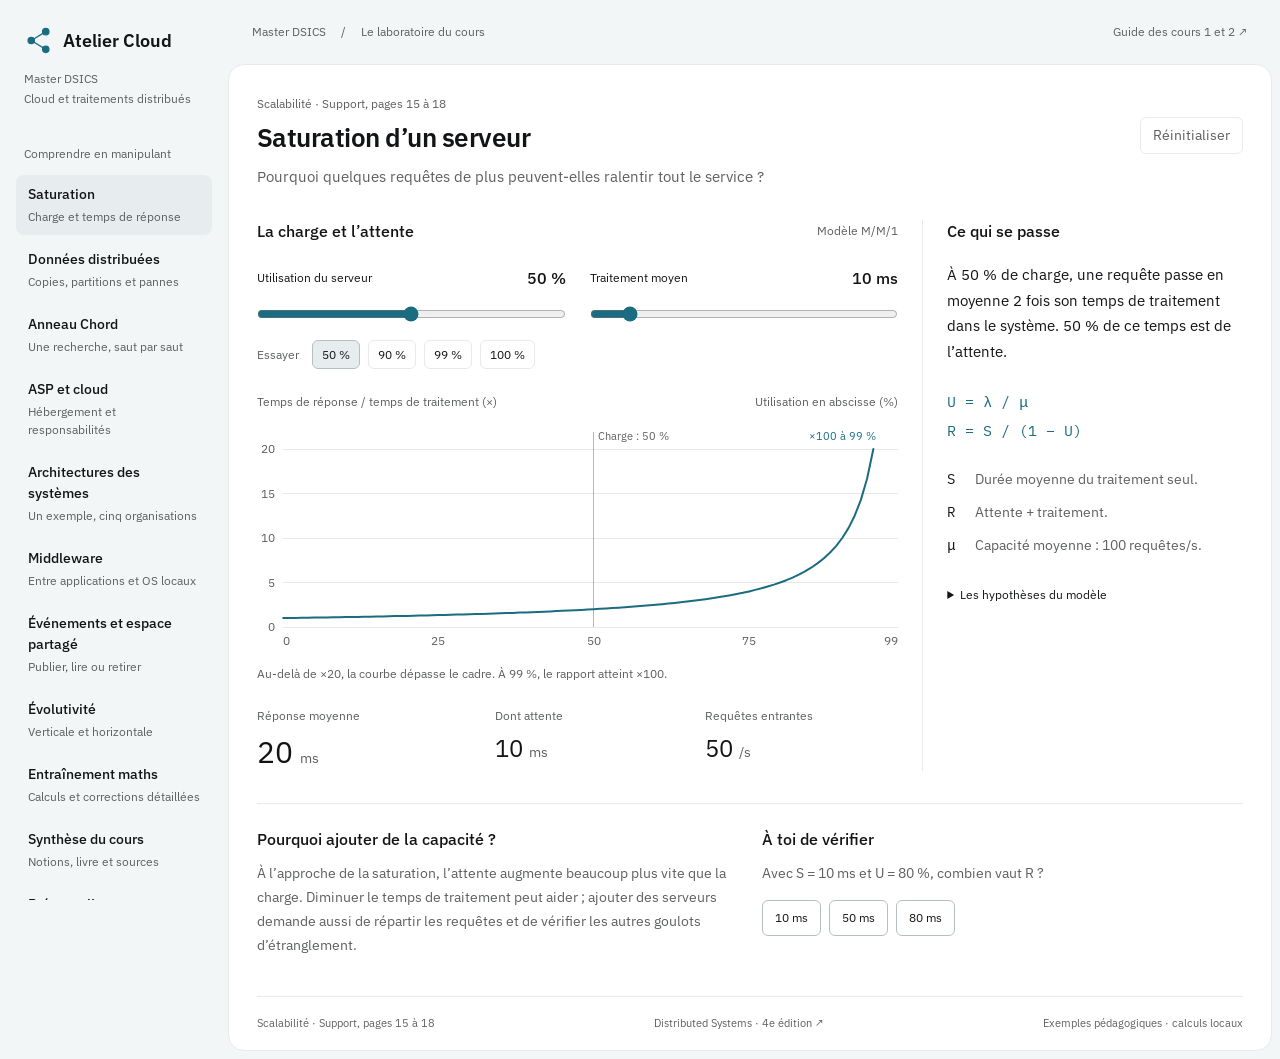
==== commit bbbbdf74: "Intègre le cours 2 au guide et à l’Atelier Cloud" ====
--- a/Cloud/Cours/Atelier/index.html
+++ b/Cloud/Cours/Atelier/index.html
@@ -26,12 +26,12 @@
       <a href="#evolutivite" data-route="evolutivite"><span>Évolutivité</span><small>Verticale et horizontale</small></a>
       <a href="#maths" data-route="maths"><span>Entraînement maths</span><small>Calculs et corrections détaillées</small></a>
       <a href="#synthese" data-route="synthese"><span>Synthèse du cours</span><small>Notions, livre et sources</small></a>
-      <a href="#examens" data-route="examens"><span>Préparer l’examen</span><small>12 questions et sujet blanc</small></a>
+      <a href="#examens" data-route="examens"><span>Préparer l’examen</span><small>Questions et sujet blanc</small></a>
       <a href="#tp" data-route="tp"><span>Préparer les TP</span><small>VM, répartition et panne</small></a>
     </nav>
-    <div class="sidebar-bottom"><p class="nav-label">Pour approfondir</p><a href="guide-revision.pdf" target="_blank" rel="noopener">Guide examen et TP ↗</a><a href="fiche-01.pdf" target="_blank" rel="noopener">Lire la fiche illustrée ↗</a><a href="https://www.distributed-systems.net/index.php/books/ds4/" target="_blank" rel="noopener">Le livre de référence ↗</a><p>O. Grunder · Cours 01<br>van Steen &amp; Tanenbaum · 4e éd.</p></div>
+    <div class="sidebar-bottom"><p class="nav-label">Pour approfondir</p><a href="guide-revision.pdf" target="_blank" rel="noopener">Guide des cours 1 et 2 ↗</a><a href="fiche-01.pdf" target="_blank" rel="noopener">Lire la fiche illustrée ↗</a><a href="https://www.distributed-systems.net/index.php/books/ds4/" target="_blank" rel="noopener">Le livre de référence ↗</a><p>O. Grunder · Cours 1 et 2<br>van Steen &amp; Tanenbaum · 4e éd.</p></div>
   </aside>
-  <header class="topbar"><div class="mobile-brand">Atelier Cloud</div><span class="desktop-context">Master DSICS <span class="sep">/</span> Le laboratoire du cours</span><a href="guide-revision.pdf" target="_blank" rel="noopener">Guide examen et TP ↗</a></header>
+  <header class="topbar"><div class="mobile-brand">Atelier Cloud</div><span class="desktop-context">Master DSICS <span class="sep">/</span> Le laboratoire du cours</span><a href="guide-revision.pdf" target="_blank" rel="noopener">Guide des cours 1 et 2 ↗</a></header>
   <div class="mobile-navigation"><label for="lesson">Explorer une notion</label><select id="lesson"><option value="saturation">Saturation</option><option value="donnees">Données distribuées</option><option value="chord">Anneau Chord</option><option value="cloud">ASP et cloud</option><option value="architectures">Architectures des systèmes</option><option value="middleware">Middleware</option><option value="evenements">Pub/sub et espace partagé</option><option value="evolutivite">Évolutivité</option><option value="maths">Entraînement maths</option><option value="synthese">Synthèse du cours</option><option value="examens">Préparer l’examen</option><option value="tp">Préparer les TP</option></select></div>
   <main id="main" class="sheet" tabindex="-1">
     <div class="page-heading"><div><p id="page-source" class="source-ref"></p><h1 id="page-title"></h1><p id="page-intro" class="intro"></p></div><button id="reset" class="button secondary">Réinitialiser</button></div>
